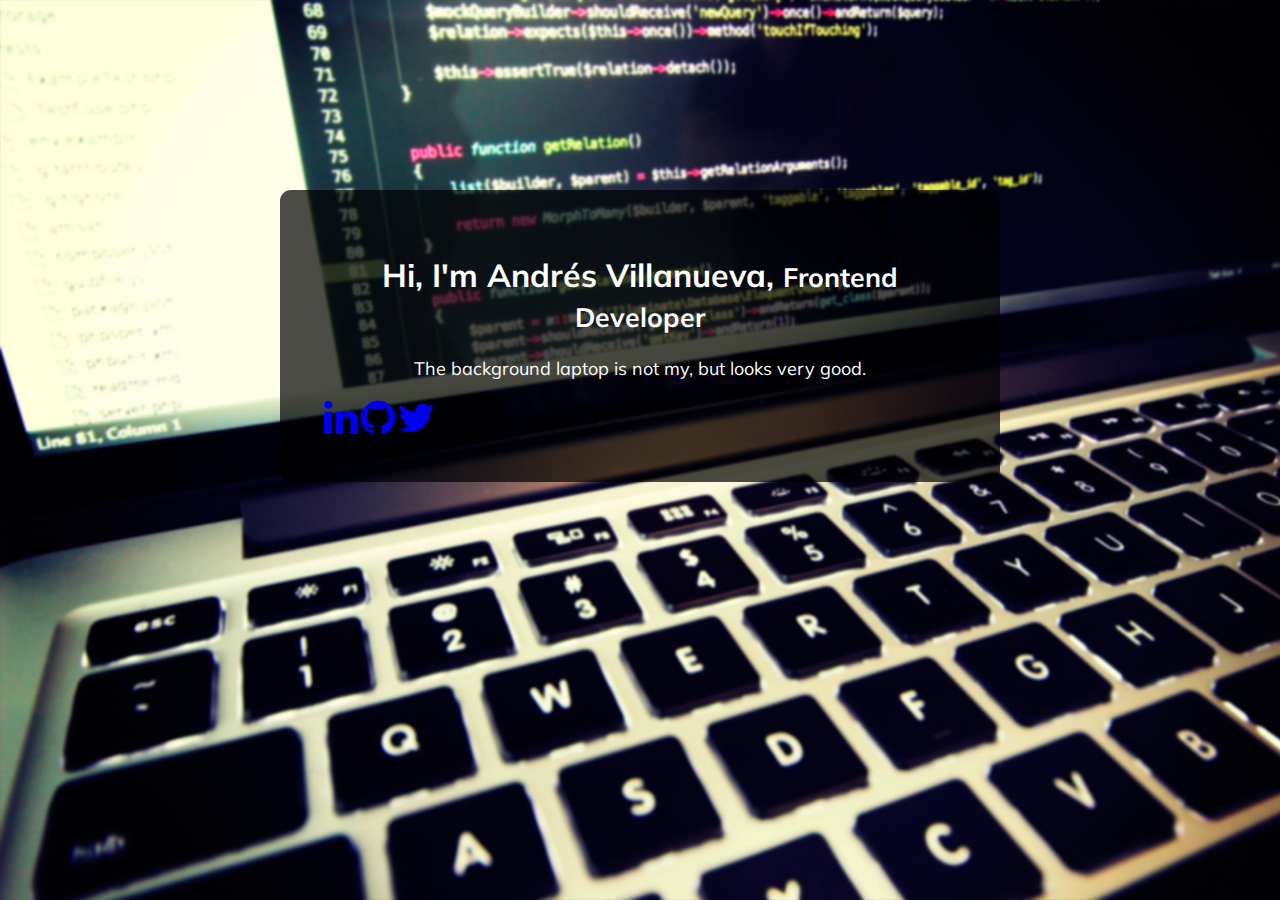
==== index.html @ 0c8dcfae "Added icons font awesome" ====
<!doctype html>
<html lang="es">
<head>
  <meta charset="utf-8">

  <title>Andrés Villanueva - Frontend Developer</title>
  <meta name="description" content="Websites and applications development. Javascript Lover">
  <meta name="author" content="Andrés Villanueva">
  <link rel="stylesheet" href="https://necolas.github.io/normalize.css/3.0.2/normalize.css">
  <link href='http://fonts.googleapis.com/css?family=Muli' rel='stylesheet' type='text/css'>
  <link rel="stylesheet" href="//maxcdn.bootstrapcdn.com/font-awesome/4.3.0/css/font-awesome.min.css">
  <link rel="stylesheet" href="css/styles.css?v=1.0">
  <!--[if lt IE 9]>
  <script src="http://html5shiv.googlecode.com/svn/trunk/html5.js"></script>
  <![endif]-->
</head>
<body>
	<div class="container">
		<h1>Hi, I'm Andrés Villanueva, <small>Frontend Developer</small></h1>
		<p>The background laptop is not my, but looks very good.</p>
		<nav>
			<a href="https://ve.linkedin.com/in/andresjosevillanueva" title="LinkedIn"><i class="fa fa-linkedin fa-4x"></i></a>
			<a href="https://github.com/Villanuevand/" title="Github"><i class="fa fa-github fa-4x"></i></a>
			<a href="https://twitter.com/villanuevand" title="Twitter"><i class="fa fa-twitter fa-4x"></i></a>			
		</nav>
	</div>  
</body>
</html
---- css/styles.css ----
/*
* Styles Villanuevand.github.io
* My personal web site on Github.
*/

/* Tags */
html {font-size:62.5%}
body {background-attachment: fixed;background-image:url('../img/bg.jpg');background-repeat:no-repeat;background-size:cover;font-family: 'Muli', sans-serif;}
h1,h2,h3,h4,h5,h6,p {color:#fff;text-align: center}
h1 {font-size:3.2em;}
p {font-size:1.8em;margin:1em 0;}
/* Class */
.container {background-color:rgba(0, 0, 0, 0.7);-webkit-border-radius: 1.1em;-moz-border-radius: 1.1em;border-radius: 1.1em;margin:15% auto 0;padding:3.5%;width:50%;}
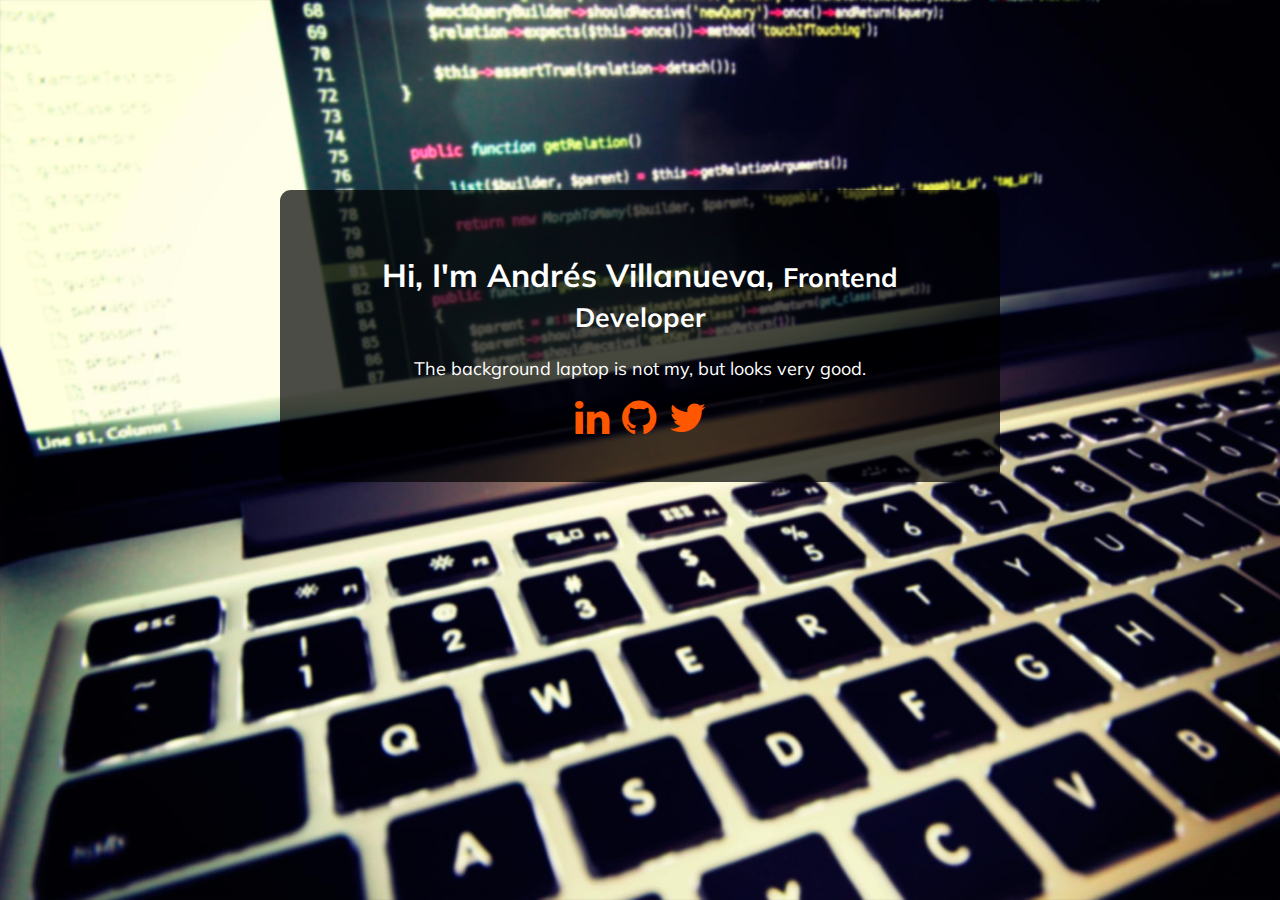
==== commit f77c082a: "Internet Explorer render" ====
--- a/index.html
+++ b/index.html
@@ -2,7 +2,7 @@
 <html lang="es">
 <head>
   <meta charset="utf-8">
-
+  <meta http-equiv="X-UA-Compatible" content="IE=edge">
   <title>Andrés Villanueva - Frontend Developer</title>
   <meta name="description" content="Websites and applications development. Javascript Lover">
   <meta name="author" content="Andrés Villanueva">
--- a/css/styles.css
+++ b/css/styles.css
@@ -6,8 +6,12 @@
 /* Tags */
 html {font-size:62.5%}
 body {background-attachment: fixed;background-image:url('../img/bg.jpg');background-repeat:no-repeat;background-size:cover;font-family: 'Muli', sans-serif;}
-h1,h2,h3,h4,h5,h6,p {color:#fff;text-align: center}
+h1,h2,h3,h4,h5,h6,p,nav {color:#fff;text-align: center}
 h1 {font-size:3.2em;}
 p {font-size:1.8em;margin:1em 0;}
+nav {font-size:2em,margin:0 auto;}
+a {padding:0.5em;}
+i {color:#FF5700;}
 /* Class */
 .container {background-color:rgba(0, 0, 0, 0.7);-webkit-border-radius: 1.1em;-moz-border-radius: 1.1em;border-radius: 1.1em;margin:15% auto 0;padding:3.5%;width:50%;}
+
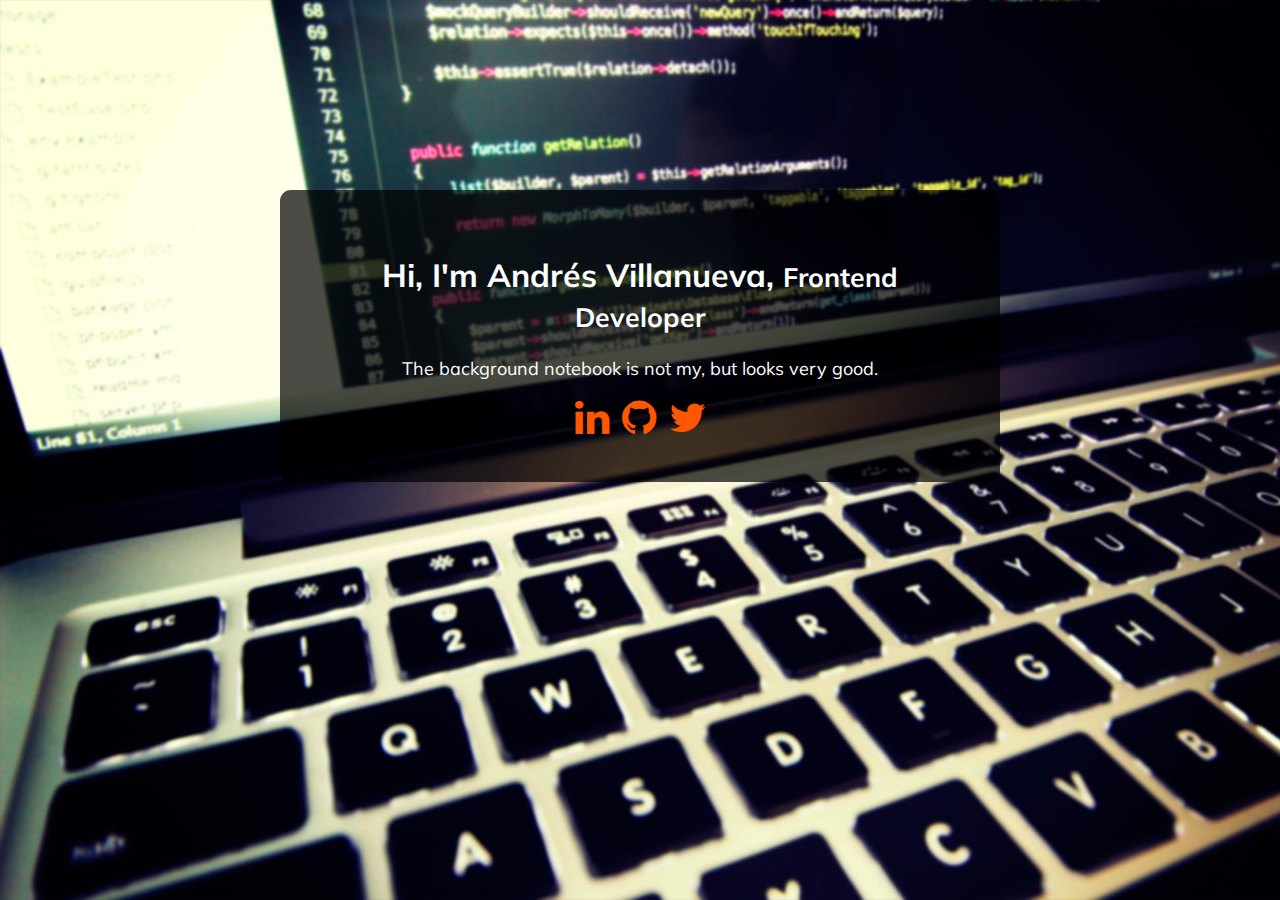
==== commit d4013661: "Notebook..." ====
--- a/index.html
+++ b/index.html
@@ -4,8 +4,10 @@
   <meta charset="utf-8">
   <meta http-equiv="X-UA-Compatible" content="IE=edge">
   <title>Andrés Villanueva - Frontend Developer</title>
+  <link rel="icon" type="image/x-icon" href="https://assets-cdn.github.com/favicon.ico">
+  <meta name="robots" content="index, follow">
   <meta name="description" content="Websites and applications development. Javascript Lover">
-  <meta name="author" content="Andrés Villanueva">
+  <meta name="author" content="Andrés Villanueva - @villanuevand">
   <link rel="stylesheet" href="https://necolas.github.io/normalize.css/3.0.2/normalize.css">
   <link href='http://fonts.googleapis.com/css?family=Muli' rel='stylesheet' type='text/css'>
   <link rel="stylesheet" href="//maxcdn.bootstrapcdn.com/font-awesome/4.3.0/css/font-awesome.min.css">
@@ -13,16 +15,27 @@
   <!--[if lt IE 9]>
   <script src="http://html5shiv.googlecode.com/svn/trunk/html5.js"></script>
   <![endif]-->
+  <!-- Google Analytics-->
+	<script>
+	  (function(i,s,o,g,r,a,m){i['GoogleAnalyticsObject']=r;i[r]=i[r]||function(){
+	  (i[r].q=i[r].q||[]).push(arguments)},i[r].l=1*new Date();a=s.createElement(o),
+	  m=s.getElementsByTagName(o)[0];a.async=1;a.src=g;m.parentNode.insertBefore(a,m)
+	  })(window,document,'script','//www.google-analytics.com/analytics.js','ga');
+
+	  ga('create', 'UA-62006115-1', 'auto');
+	  ga('send', 'pageview');
+
+	</script>
 </head>
 <body>
 	<div class="container">
 		<h1>Hi, I'm Andrés Villanueva, <small>Frontend Developer</small></h1>
-		<p>The background laptop is not my, but looks very good.</p>
+		<p>The background notebook is not my, but looks very good.</p>
 		<nav>
-			<a href="https://ve.linkedin.com/in/andresjosevillanueva" title="LinkedIn"><i class="fa fa-linkedin fa-4x"></i></a>
+			<a href="https://ve.linkedin.com/in/andresvillanuevab" title="LinkedIn"><i class="fa fa-linkedin fa-4x"></i></a>
 			<a href="https://github.com/Villanuevand/" title="Github"><i class="fa fa-github fa-4x"></i></a>
 			<a href="https://twitter.com/villanuevand" title="Twitter"><i class="fa fa-twitter fa-4x"></i></a>			
 		</nav>
-	</div>  
+	</div>  	
 </body>
-</html+</html
